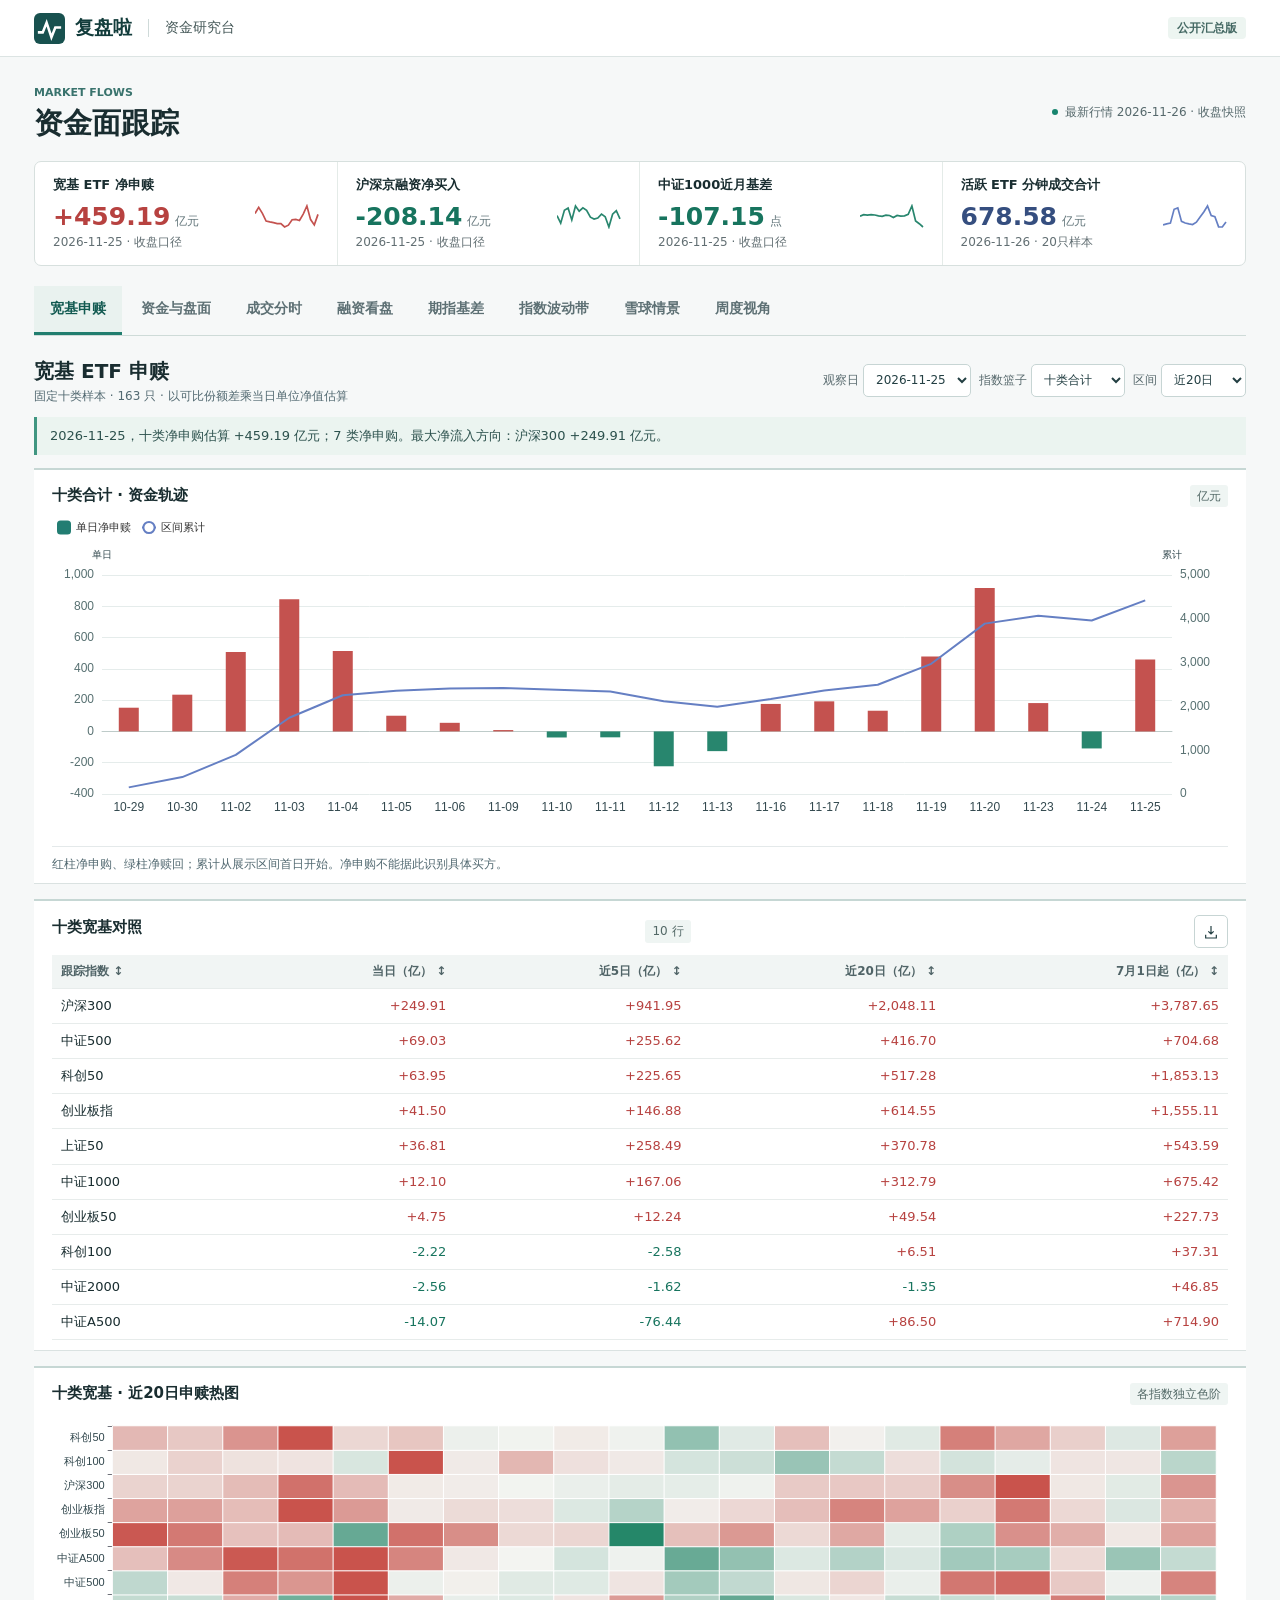
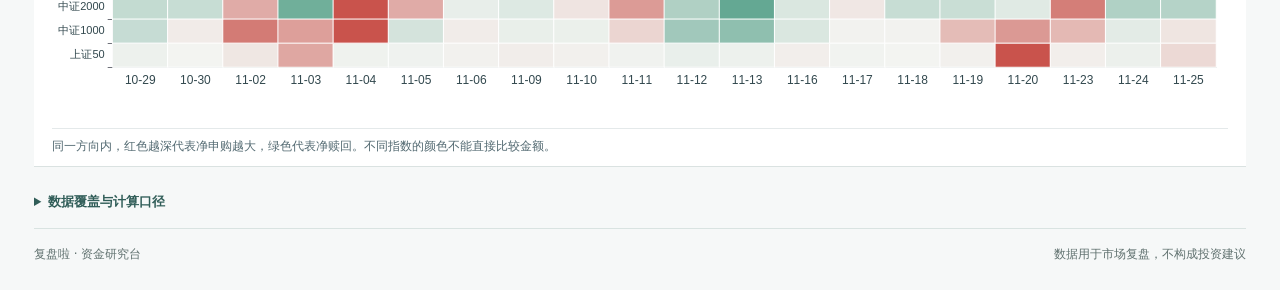
==== capital-flow/index.html @ 32b27c3b "Add aggregate capital flows dashboard and homepage entry" ====
<!doctype html>
<html lang="zh-CN"><head><meta charset="utf-8"><meta name="viewport" content="width=device-width,initial-scale=1"><meta name="theme-color" content="#123c3b"><title>资金面跟踪 · 复盘啦</title><link rel="stylesheet" href="styles.css?v=1dc90dea8a0a"><script defer src="vendor/echarts.min.js?v=bf4a223524e4"></script><script defer src="data.js?v=f39780a149a9"></script><script defer src="app.js?v=f5a5ddcb223b"></script></head>
<body><header><div class="mast"><a id="home" href="../"><svg aria-hidden="true" viewBox="0 0 32 32"><path fill="none" stroke="#fff" stroke-width="2.6" d="M4 20h5l4-10 5 15 4-10h6"/></svg>复盘啦</a><i></i><span>资金研究台</span><b id="mode"></b></div></header><main>
<div class="title"><div><small>MARKET FLOWS</small><h1>资金面跟踪</h1></div><div class="stamp"><b></b><span id="stamp"></span></div></div>
<div id="kpis" class="kpis"></div><nav aria-label="资金面栏目" id="tabs"></nav>
<section id="body" aria-live="polite"></section>
<details id="coverage"><summary>数据覆盖与计算口径</summary><div id="coverage-text"></div></details>
<footer>复盘啦 · 资金研究台 <span>数据用于市场复盘，不构成投资建议</span></footer></main>
<noscript>此页面需要启用 JavaScript 才能显示资金图表。</noscript></body></html>
---- capital-flow/styles.css ----
*{box-sizing:border-box}html{color-scheme:light}body{margin:0;color:#192d30;background:#f6f8f8;font:14px/1.55 system-ui,"Microsoft YaHei",sans-serif;font-variant-numeric:tabular-nums;letter-spacing:0}header{background:white;border-bottom:1px solid #dce4e3}.mast,main{max-width:1464px;margin:auto;padding:0 34px}.mast{display:flex;align-items:center;gap:16px;height:56px;color:#455858}.mast a{display:flex;gap:10px;align-items:center;text-decoration:none;color:#123c3b;font-size:19px;font-weight:800}.mast svg{width:31px;height:31px;background:#18514f;border-radius:6px}.mast i{height:18px;border-left:1px solid #cfdad9}.mast b{margin-left:auto;font-size:12px;color:#456964;background:#edf5f1;padding:2px 9px;border-radius:4px}.title{display:flex;align-items:center;justify-content:space-between;padding:24px 0 18px;gap:10px}.title small{color:#39736d;font-size:11px;font-weight:750}.title h1{font-size:29px;line-height:1.2;margin:3px 0}.stamp{font-size:12px;color:#56696c;display:flex;align-items:center;gap:7px}.stamp b{width:6px;height:6px;border-radius:50%;background:#17846e}.kpis{display:grid;grid-template-columns:repeat(4,minmax(0,1fr));border:1px solid #d7e0de;background:#fff;border-radius:7px;overflow:hidden}.kpi{padding:13px 18px;border-right:1px solid #e4ebe8;min-width:0}.kpi:last-child{border:0}.kpi strong{font-size:25px;font-weight:720;line-height:1.35}.kpi em{font-size:12px;color:#62757a;font-style:normal;margin-left:5px}.kpi small{display:block;color:#626f73;font-size:12px}.kpi header{border:0;font-size:13px;font-weight:650;margin-bottom:4px}.kpi .value{display:flex;justify-content:space-between;align-items:center;gap:8px}.kpi svg{width:64px;height:25px}.up{color:#b74240}.down{color:#17745e}.neutral{color:#354e7f}nav{display:flex;overflow-x:auto;gap:3px;margin:20px 0 0;border-bottom:1px solid #cedbd8;scrollbar-width:thin}button,select,input{font:inherit}button,select{cursor:pointer}nav button{border:0;background:transparent;color:#5d7074;white-space:nowrap;font-weight:650;padding:12px 16px;border-bottom:3px solid transparent}nav button[aria-current=page]{color:#125a51;border-color:#217e6f;background:#e9f2ef}button:focus-visible,select:focus-visible,input:focus-visible,a:focus-visible,summary:focus-visible{outline:3px solid #4782bb;outline-offset:-2px}.sectionhead,.plothead{display:flex;justify-content:space-between;gap:12px;align-items:center;flex-wrap:wrap}.sectionhead{padding:20px 0 12px}h2,h3,p{margin:0}h2{font-size:20px}h3{font-size:15px}.sub,.note{font-size:12px;color:#526971}.ctrl{display:flex;align-items:center;gap:8px;flex-wrap:wrap}.ctrl label{font-size:12px;color:#56686c;display:flex;align-items:center;gap:4px}.ctrl select,.icon,.ctrl input{background:#fff;color:#233f43;border:1px solid #c7d5d4;border-radius:5px;padding:5px 8px;max-width:100%;height:33px}.icon{width:34px;display:grid;place-items:center}.icon svg{width:16px;height:16px}.plot,.listing{background:#fff;border-top:2px solid #c6d7d4;border-bottom:1px solid #dae2e1;padding:14px 18px 10px;margin-bottom:15px;min-width:0}.plothead{margin-bottom:7px}.plot small,.listing small{color:#61757a}.chart{height:325px;width:100%;min-width:0}.note{margin-top:6px;padding-top:8px;border-top:1px solid #e4e9ea}.pair{display:grid;grid-template-columns:minmax(0,1.45fr) minmax(300px,1fr);gap:16px}.pair .chart{height:295px}.scroll{overflow:auto;max-height:440px}.listing h3{margin-bottom:9px}.listing table{width:100%;border-collapse:collapse;white-space:nowrap;font-size:13px}th{position:sticky;top:0;background:#f1f5f4;color:#506467;font-size:12px;font-weight:650;z-index:1}td,th{padding:7px 9px;text-align:right;border-bottom:1px solid #e7eceb}td:first-child,th:first-child{text-align:left}tr:hover td{background:#f7faf9}th button{border:0;padding:0;background:none;color:inherit;font-weight:inherit}details{padding:9px 0 4px;color:#52676b;font-size:12px}summary{cursor:pointer;font-weight:600}.signal{background:#ebf4f0;border-left:3px solid #409681;padding:9px 13px;color:#2c514d;font-size:13px;margin:0 0 13px}.note strong{color:#345b57}footer{display:flex;gap:14px;justify-content:space-between;flex-wrap:wrap;padding:16px 0 26px;border-top:1px solid #d9e3e1;color:#60716f;font-size:12px}.pill{font-size:12px;color:#536967;background:#eff5f3;padding:2px 7px;border-radius:3px}.footlink{color:#186c63}.held{font-size:12px;color:#996727}.chart-fallback{padding:30px;color:#637479}.swatch{display:inline-block;width:9px;height:9px;margin-right:5px;background:#297e73}.empty{padding:12px;color:#64787b}
@media(max-width:950px){.mast,main{padding:0 16px}.kpi svg{display:none}.pair{grid-template-columns:1fr}.kpi{padding:11px 12px}nav button{padding:10px 12px}}
@media(max-width:600px){.mast,main{padding:0 10px}.mast{height:46px;gap:9px}.title{padding:18px 1px 12px;align-items:flex-end}.title h1{font-size:24px}.stamp{font-size:11px;text-align:right;max-width:46%}.kpis{grid-template-columns:1fr 1fr}.kpi{padding:9px 10px;border-bottom:1px solid #e4ebe8}.kpi:nth-child(2){border-right:0}.kpi:nth-child(3){border-bottom:0}.kpi strong{font-size:21px}nav{margin-top:12px}nav button{font-size:13px}.sectionhead{padding:15px 1px 10px;gap:6px}h2{font-size:18px}.chart,.pair .chart{height:285px}.plot,.listing{padding:10px 8px}.plothead{align-items:flex-start}.sub,.note{line-height:1.5}.kpi small{font-size:11px}.ctrl{gap:5px}.ctrl select{font-size:12px;padding:4px}.kpi header{font-size:12px}footer span{display:block}.pair{gap:0}}

#coverage{padding:10px 0 16px}#coverage summary{font-size:13px;color:#305d58}#coverage-text{margin:8px 0}#coverage-text>div{display:grid;grid-template-columns:10em 18em 1fr;border-top:1px solid #e0e7e5;padding:7px 6px;gap:4px 10px}
@media(max-width:650px){#coverage-text>div{grid-template-columns:1fr auto}#coverage-text>div span:last-child{grid-column:1/-1}}
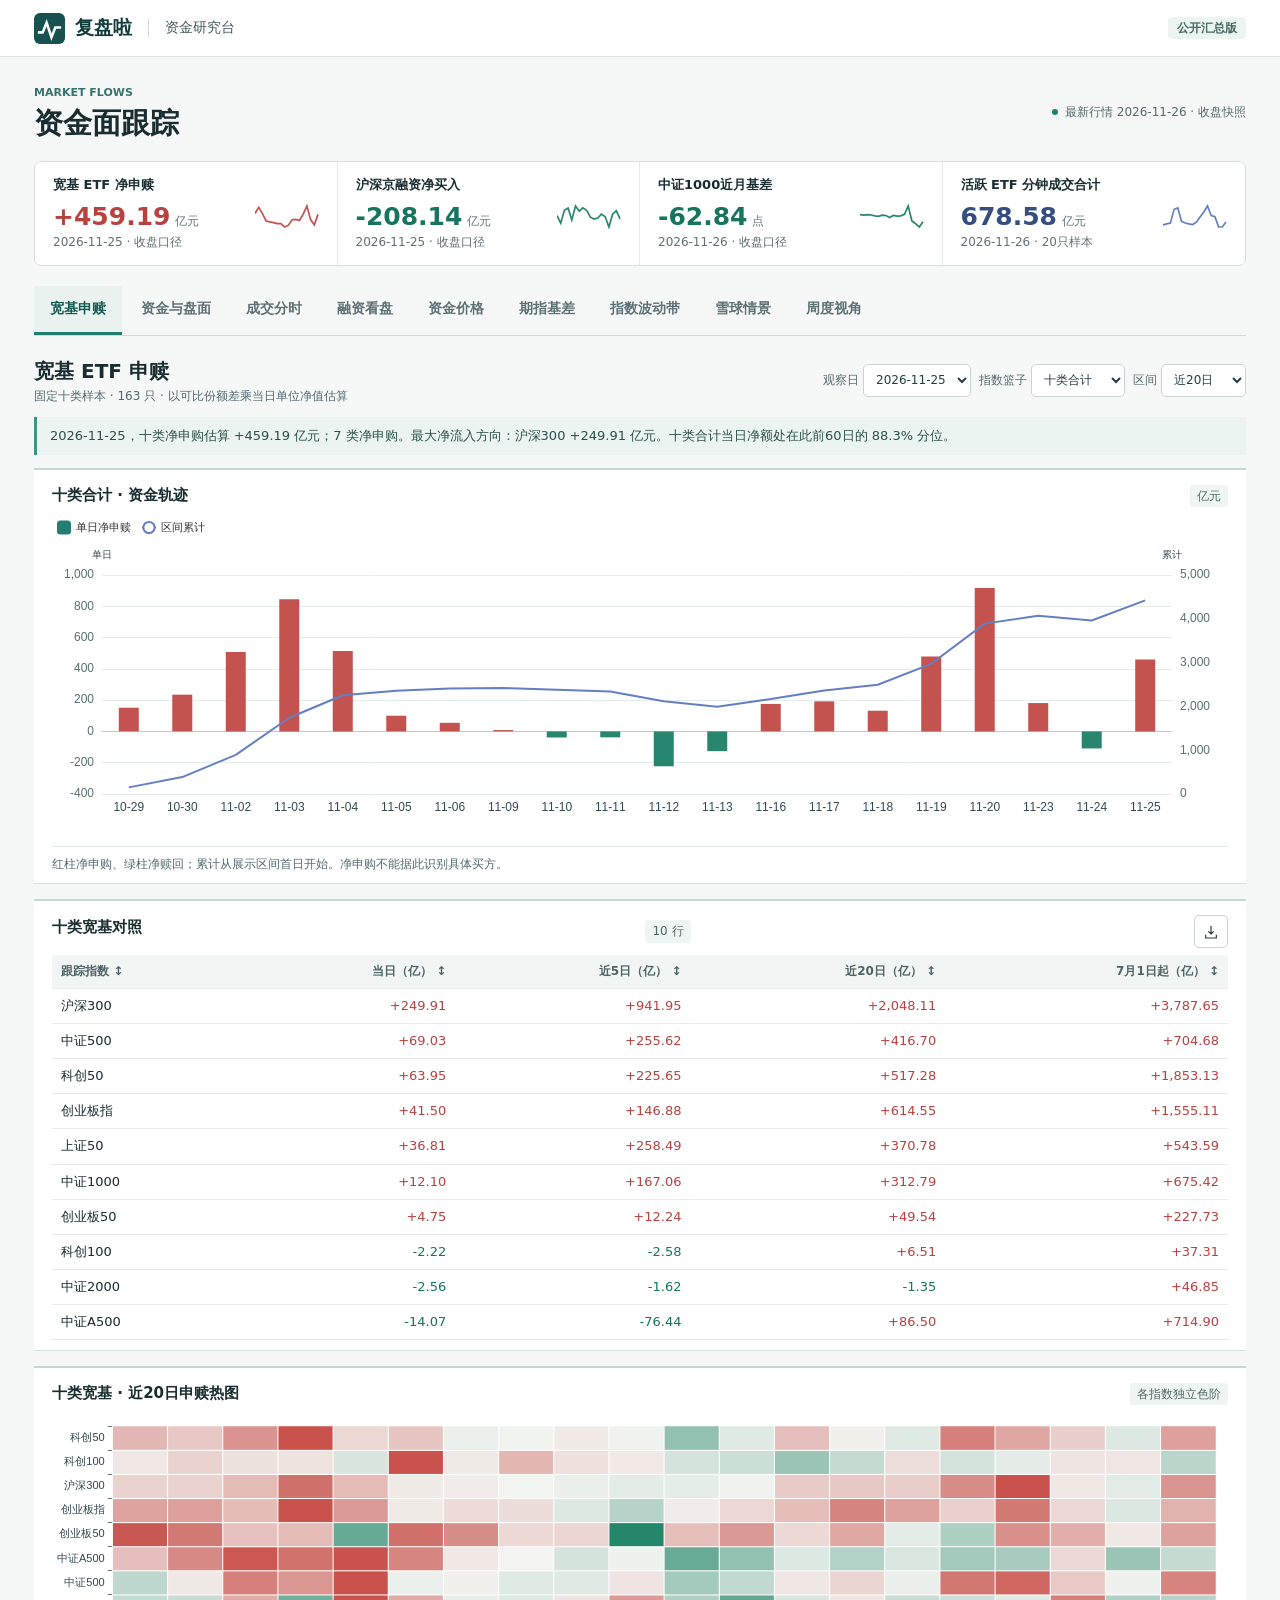
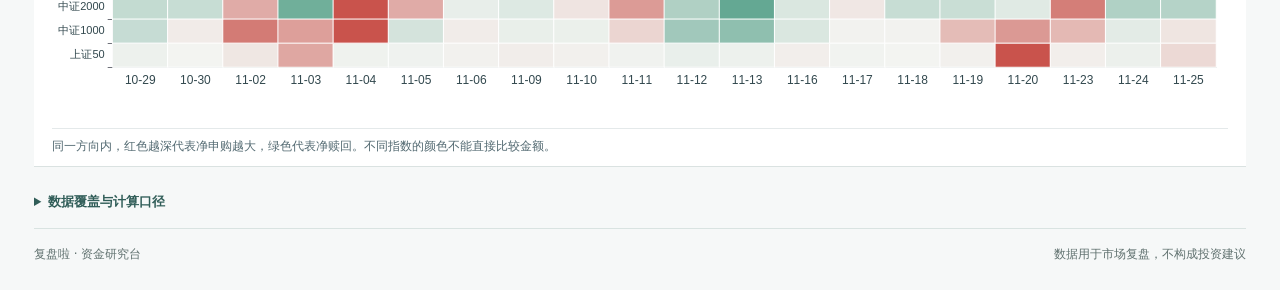
==== commit 17ec924d: "Add dated money market signals, basket replays and verified close" ====
--- a/capital-flow/index.html
+++ b/capital-flow/index.html
@@ -1,5 +1,5 @@
 <!doctype html>
-<html lang="zh-CN"><head><meta charset="utf-8"><meta name="viewport" content="width=device-width,initial-scale=1"><meta name="theme-color" content="#123c3b"><title>资金面跟踪 · 复盘啦</title><link rel="stylesheet" href="styles.css?v=1dc90dea8a0a"><script defer src="vendor/echarts.min.js?v=bf4a223524e4"></script><script defer src="data.js?v=f39780a149a9"></script><script defer src="app.js?v=f5a5ddcb223b"></script></head>
+<html lang="zh-CN"><head><meta charset="utf-8"><meta name="viewport" content="width=device-width,initial-scale=1"><meta name="theme-color" content="#123c3b"><title>资金面跟踪 · 复盘啦</title><link rel="stylesheet" href="styles.css?v=1dc90dea8a0a"><script defer src="vendor/echarts.min.js?v=bf4a223524e4"></script><script defer src="data.js?v=e6501c0f7d40"></script><script defer src="app.js?v=36f46715bc9c"></script></head>
 <body><header><div class="mast"><a id="home" href="../"><svg aria-hidden="true" viewBox="0 0 32 32"><path fill="none" stroke="#fff" stroke-width="2.6" d="M4 20h5l4-10 5 15 4-10h6"/></svg>复盘啦</a><i></i><span>资金研究台</span><b id="mode"></b></div></header><main>
 <div class="title"><div><small>MARKET FLOWS</small><h1>资金面跟踪</h1></div><div class="stamp"><b></b><span id="stamp"></span></div></div>
 <div id="kpis" class="kpis"></div><nav aria-label="资金面栏目" id="tabs"></nav>
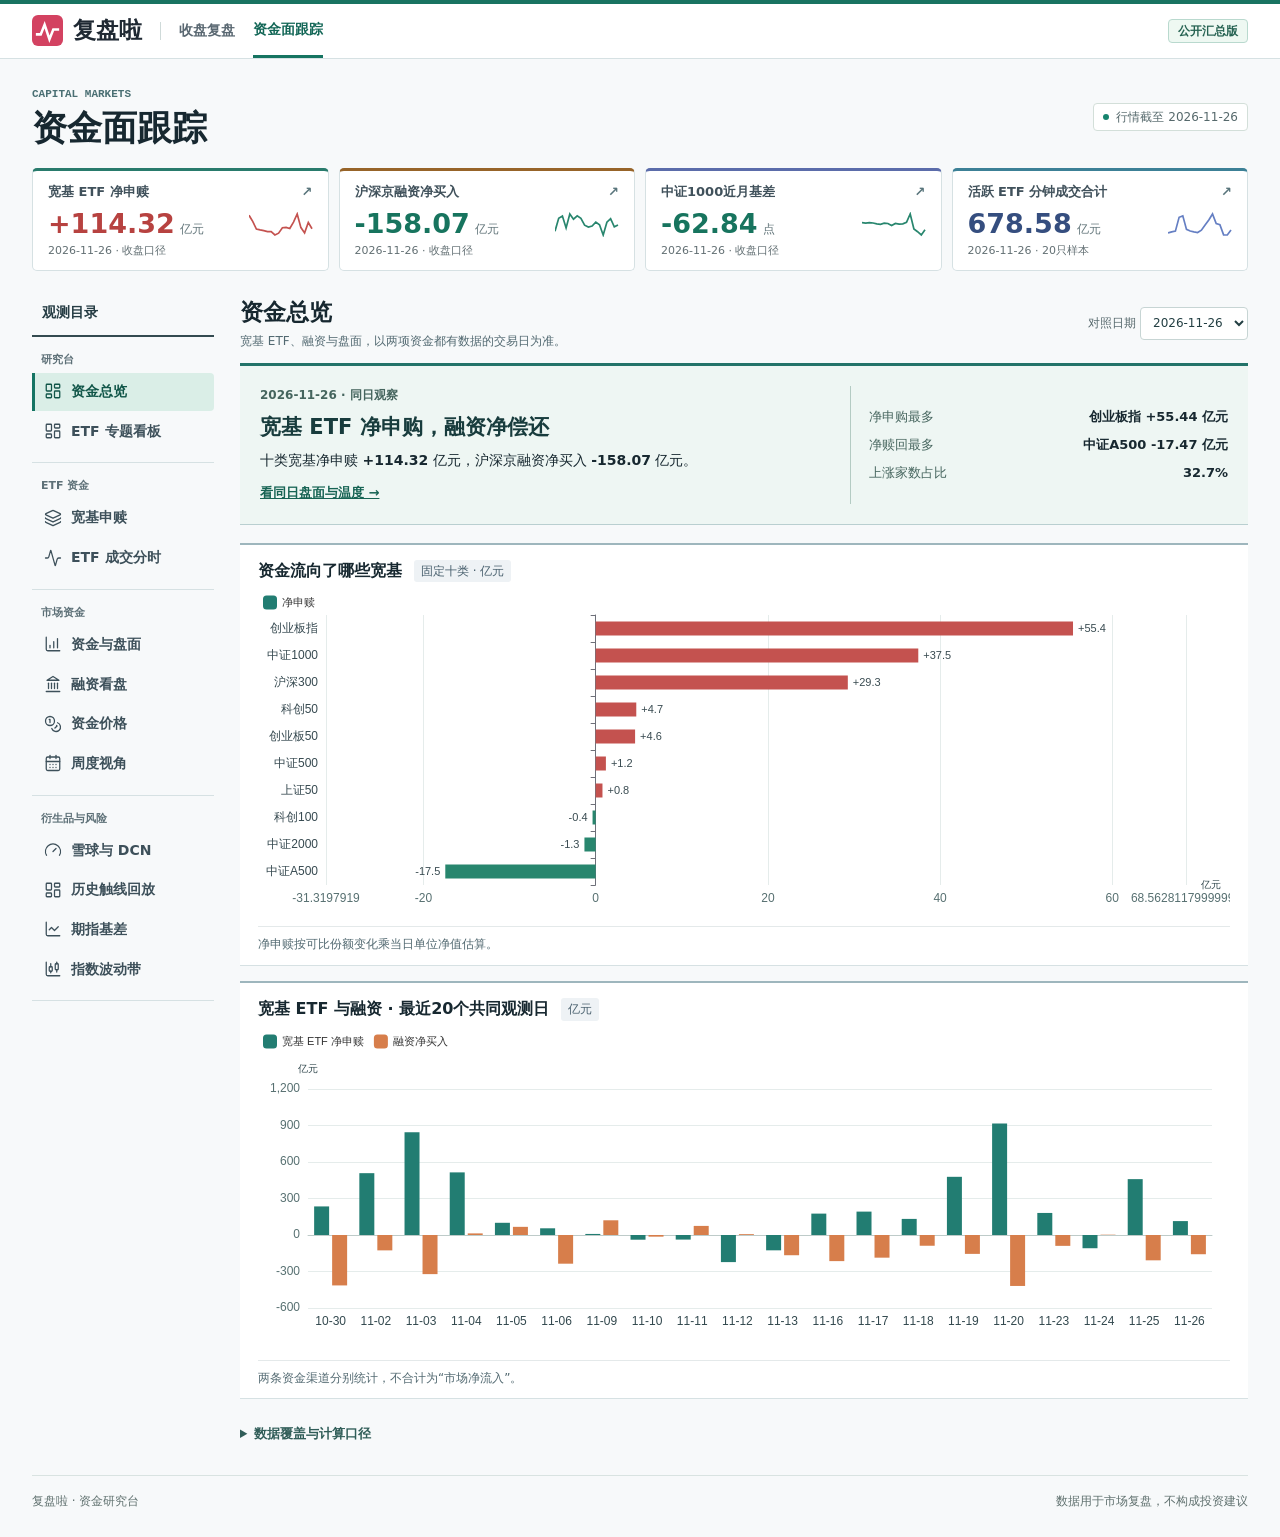
==== commit 24d37e6c: "Promote capital desk and publish audited ETF and DCN dashboards" ====
--- a/capital-flow/index.html
+++ b/capital-flow/index.html
@@ -1,9 +1,81 @@
 <!doctype html>
-<html lang="zh-CN"><head><meta charset="utf-8"><meta name="viewport" content="width=device-width,initial-scale=1"><meta name="theme-color" content="#123c3b"><title>资金面跟踪 · 复盘啦</title><link rel="stylesheet" href="styles.css?v=1dc90dea8a0a"><script defer src="vendor/echarts.min.js?v=bf4a223524e4"></script><script defer src="data.js?v=e6501c0f7d40"></script><script defer src="app.js?v=36f46715bc9c"></script></head>
-<body><header><div class="mast"><a id="home" href="../"><svg aria-hidden="true" viewBox="0 0 32 32"><path fill="none" stroke="#fff" stroke-width="2.6" d="M4 20h5l4-10 5 15 4-10h6"/></svg>复盘啦</a><i></i><span>资金研究台</span><b id="mode"></b></div></header><main>
-<div class="title"><div><small>MARKET FLOWS</small><h1>资金面跟踪</h1></div><div class="stamp"><b></b><span id="stamp"></span></div></div>
-<div id="kpis" class="kpis"></div><nav aria-label="资金面栏目" id="tabs"></nav>
-<section id="body" aria-live="polite"></section>
+<html lang="zh-CN"><head><meta charset="utf-8"><meta name="viewport" content="width=device-width,initial-scale=1"><meta name="theme-color" content="#123c3b"><title>资金面跟踪 · 复盘啦</title><link rel="stylesheet" href="styles.css?v=8a9ff4b8f475"><script defer src="vendor/echarts.min.js?v=bf4a223524e4"></script><script defer src="data.js?v=d88f23b52dea"></script><script defer src="etf-board-data.js?v=0582ec2e00f8"></script><script defer src="etf-boards.js?v=883ec603b8ba"></script><script defer src="dcn.js?v=addda147ca7d"></script><script defer src="app.js?v=a64cc7094cdc"></script></head>
+<body><svg xmlns="http://www.w3.org/2000/svg" aria-hidden="true" style="position:absolute;width:0;height:0;overflow:hidden"><metadata>ISC License
+
+Copyright (c) for portions of Lucide are held by Cole Bemis 2013-2022 as part of Feather (MIT). All other copyright (c) for Lucide are held by Lucide Contributors 2022.
+
+Permission to use, copy, modify, and/or distribute this software for any
+purpose with or without fee is hereby granted, provided that the above
+copyright notice and this permission notice appear in all copies.
+
+THE SOFTWARE IS PROVIDED "AS IS" AND THE AUTHOR DISCLAIMS ALL WARRANTIES
+WITH REGARD TO THIS SOFTWARE INCLUDING ALL IMPLIED WARRANTIES OF
+MERCHANTABILITY AND FITNESS. IN NO EVENT SHALL THE AUTHOR BE LIABLE FOR
+ANY SPECIAL, DIRECT, INDIRECT, OR CONSEQUENTIAL DAMAGES OR ANY DAMAGES
+WHATSOEVER RESULTING FROM LOSS OF USE, DATA OR PROFITS, WHETHER IN AN
+ACTION OF CONTRACT, NEGLIGENCE OR OTHER TORTIOUS ACTION, ARISING OUT OF
+OR IN CONNECTION WITH THE USE OR PERFORMANCE OF THIS SOFTWARE.
+</metadata><symbol id="i-layers" viewBox="0 0 24 24"><path d="M12.83 2.18a2 2 0 0 0-1.66 0L2.6 6.08a1 1 0 0 0 0 1.83l8.58 3.91a2 2 0 0 0 1.66 0l8.58-3.9a1 1 0 0 0 0-1.83z" />
+  <path d="M2 12a1 1 0 0 0 .58.91l8.6 3.91a2 2 0 0 0 1.65 0l8.58-3.9A1 1 0 0 0 22 12" />
+  <path d="M2 17a1 1 0 0 0 .58.91l8.6 3.91a2 2 0 0 0 1.65 0l8.58-3.9A1 1 0 0 0 22 17" />
+</symbol><symbol id="i-chart-line" viewBox="0 0 24 24"><path d="M3 3v16a2 2 0 0 0 2 2h16" />
+  <path d="m19 9-5 5-4-4-3 3" />
+</symbol><symbol id="i-activity" viewBox="0 0 24 24"><path d="M22 12h-2.48a2 2 0 0 0-1.93 1.46l-2.35 8.36a.25.25 0 0 1-.48 0L9.24 2.18a.25.25 0 0 0-.48 0l-2.35 8.36A2 2 0 0 1 4.49 12H2" />
+</symbol><symbol id="i-landmark" viewBox="0 0 24 24"><line x1="3" x2="21" y1="22" y2="22" />
+  <line x1="6" x2="6" y1="18" y2="11" />
+  <line x1="10" x2="10" y1="18" y2="11" />
+  <line x1="14" x2="14" y1="18" y2="11" />
+  <line x1="18" x2="18" y1="18" y2="11" />
+  <polygon points="12 2 20 7 4 7" />
+</symbol><symbol id="i-coins" viewBox="0 0 24 24"><circle cx="8" cy="8" r="6" />
+  <path d="M18.09 10.37A6 6 0 1 1 10.34 18" />
+  <path d="M7 6h1v4" />
+  <path d="m16.71 13.88.7.71-2.82 2.82" />
+</symbol><symbol id="i-chart-no-axes-combined" viewBox="0 0 24 24"><path d="M12 16v5" />
+  <path d="M16 14v7" />
+  <path d="M20 10v11" />
+  <path d="m22 3-8.646 8.646a.5.5 0 0 1-.708 0L9.354 8.354a.5.5 0 0 0-.707 0L2 15" />
+  <path d="M4 18v3" />
+  <path d="M8 14v7" />
+</symbol><symbol id="i-chart-candlestick" viewBox="0 0 24 24"><path d="M9 5v4" />
+  <rect width="4" height="6" x="7" y="9" rx="1" />
+  <path d="M9 15v2" />
+  <path d="M17 3v2" />
+  <rect width="4" height="8" x="15" y="5" rx="1" />
+  <path d="M17 13v3" />
+  <path d="M3 3v16a2 2 0 0 0 2 2h16" />
+</symbol><symbol id="i-gauge" viewBox="0 0 24 24"><path d="m12 14 4-4" />
+  <path d="M3.34 19a10 10 0 1 1 17.32 0" />
+</symbol><symbol id="i-calendar-days" viewBox="0 0 24 24"><path d="M8 2v4" />
+  <path d="M16 2v4" />
+  <rect width="18" height="18" x="3" y="4" rx="2" />
+  <path d="M3 10h18" />
+  <path d="M8 14h.01" />
+  <path d="M12 14h.01" />
+  <path d="M16 14h.01" />
+  <path d="M8 18h.01" />
+  <path d="M12 18h.01" />
+  <path d="M16 18h.01" />
+</symbol><symbol id="i-layout-dashboard" viewBox="0 0 24 24"><rect width="7" height="9" x="3" y="3" rx="1" />
+  <rect width="7" height="5" x="14" y="3" rx="1" />
+  <rect width="7" height="9" x="14" y="12" rx="1" />
+  <rect width="7" height="5" x="3" y="16" rx="1" />
+</symbol><symbol id="i-grid-2x2" viewBox="0 0 24 24"><path d="M12 3v18" />
+  <path d="M3 12h18" />
+  <rect x="3" y="3" width="18" height="18" rx="2" />
+</symbol><symbol id="i-chart-column-increasing" viewBox="0 0 24 24"><path d="M13 17V9" />
+  <path d="M18 17V5" />
+  <path d="M3 3v16a2 2 0 0 0 2 2h16" />
+  <path d="M8 17v-3" />
+</symbol><symbol id="i-arrow-right" viewBox="0 0 24 24"><path d="M5 12h14" />
+  <path d="m12 5 7 7-7 7" />
+</symbol><symbol id="i-list-filter" viewBox="0 0 24 24"><path d="M3 6h18" />
+  <path d="M7 12h10" />
+  <path d="M10 18h4" />
+</symbol></svg><header class="brandbar"><div class="mast"><a id="home" href="../" aria-label="复盘啦收盘首页"><svg aria-hidden="true" viewBox="0 0 32 32"><path fill="none" stroke="#fff" stroke-width="2.6" d="M4 20h5l4-10 5 15 4-10h6"/></svg>复盘啦</a><i></i><a class="sibling" id="close-link" href="../">收盘复盘</a><strong class="current-desk">资金面跟踪</strong><b id="mode"></b></div></header>
+<main><div class="title"><div><small>CAPITAL MARKETS</small><h1>资金面跟踪</h1></div><div class="stamp"><b></b><span id="stamp"></span></div></div>
+<div id="kpis" class="kpis"></div><div class="workspace"><aside class="side"><div class="side-heading">观测目录</div><nav aria-label="资金面栏目" id="tabs"></nav></aside>
+<div class="research"><section id="body" aria-live="polite"></section>
 <details id="coverage"><summary>数据覆盖与计算口径</summary><div id="coverage-text"></div></details>
-<footer>复盘啦 · 资金研究台 <span>数据用于市场复盘，不构成投资建议</span></footer></main>
+</div></div><footer>复盘啦 · 资金研究台 <span>数据用于市场复盘，不构成投资建议</span></footer></main>
 <noscript>此页面需要启用 JavaScript 才能显示资金图表。</noscript></body></html>
--- a/capital-flow/styles.css
+++ b/capital-flow/styles.css
@@ -4,3 +4,42 @@
 
 #coverage{padding:10px 0 16px}#coverage summary{font-size:13px;color:#305d58}#coverage-text{margin:8px 0}#coverage-text>div{display:grid;grid-template-columns:10em 18em 1fr;border-top:1px solid #e0e7e5;padding:7px 6px;gap:4px 10px}
 @media(max-width:650px){#coverage-text>div{grid-template-columns:1fr auto}#coverage-text>div span:last-child{grid-column:1/-1}}
+
+:root{--ink:#172830;--soft:#577078;--rule:#d6e1e3;--leaf:#11675b;--royal:#405eaa}
+body{background:#f7f9fa;color:var(--ink)}
+.brandbar{background:#fff;border-top:4px solid #197361;border-bottom:1px solid var(--rule)}
+.mast,main{max-width:1580px;padding-inline:32px}
+.mast{height:54px;gap:18px}.mast #home{font-size:23px;color:#1f2933}.mast svg{background:#d34261}
+.mast .sibling,.mast .current-desk{display:flex;font-size:14px;align-items:center;align-self:stretch;color:#5a6872;font-weight:700}
+.mast .current-desk{color:#126656;border-bottom:3px solid #167461}.mast b{border:1px solid #b9d9ce;background:#eef8f2;color:#266252}
+.title{padding:23px 0 16px}.title h1{font-size:35px}.title small{color:#4a6f73;font:bold 11px/1.3 Consolas,monospace}
+.stamp{border:1px solid #d3dfd9;background:#fff;padding:4px 9px;border-radius:4px}
+.kpis{gap:10px;background:transparent;border:none;overflow:visible;border-radius:0}
+.kpi,.kpi:last-child{border:1px solid var(--rule);border-top:3px solid var(--accent);border-radius:5px;background:#fff;padding:11px 15px;--accent:#297b6c}
+.kpi:nth-child(2){--accent:#976429}.kpi:nth-child(3){--accent:#5b6caa}.kpi:nth-child(4){--accent:#3c8096}
+.kpi header{color:#40515b;font-size:13px}.kpi strong{font-size:27px}.kpi small{font-size:11px}
+.workspace{display:grid;grid-template-columns:182px minmax(0,1fr);gap:26px;margin:25px 0 15px;align-items:start}
+.side{position:sticky;top:12px;max-height:calc(100vh - 24px);overflow:auto}.side-heading{padding:6px 10px 11px;font-weight:800;color:#263d44;border-bottom:2px solid #344b50}
+#tabs{display:block;overflow:visible;border:0;margin:0}.nav-group{padding:14px 0 10px;border-bottom:1px solid var(--rule)}
+.nav-caption{margin:0 9px 5px;color:#5d7077;font-size:11px;font-weight:700}
+#tabs button{display:flex;align-items:center;width:100%;text-align:left;margin:2px 0;padding:8px 9px;color:#3d505a;border:0;border-left:3px solid transparent;font-size:14px;border-radius:0 4px 4px 0;gap:8px}
+#tabs button:hover{background:#eaf0f0}#tabs button[aria-current=page]{border-color:#147463;background:#daeee7;color:#115649}
+.nav-symbol{display:inline-flex;width:19px;height:19px;flex:none;color:inherit}.nav-symbol svg{width:18px;height:18px;fill:none;stroke:currentColor;stroke-width:1.7;stroke-linecap:round;stroke-linejoin:round}
+.research{min-width:0}.sectionhead{padding:0 0 13px}.sectionhead h2{font-size:23px;line-height:1.4}.sectionhead .sub{margin-top:3px}
+.signal{color:#294e54;background:#eaf2f1;border-color:#388778;border-radius:0 4px 4px 0}
+.plot,.listing{border-top:2px solid #9eb6bd;border-bottom:1px solid var(--rule);padding:14px 18px 11px}
+.plothead h3,.listing h3{font-size:16px;margin:0}.plothead{justify-content:flex-start;align-items:center;gap:8px 12px}.plothead .icon{margin-left:auto}.plothead .pill{background:#eef2f5;color:#49606e}
+.listing table{font-size:13px}.listing tbody tr:nth-child(2n) td{background:#f8fafb}
+.listing tbody tr:hover td{background:#eaf2f0}.ctrl select{border-radius:4px}
+@media(max-width:1100px){.workspace{grid-template-columns:159px minmax(0,1fr);gap:16px}.mast,main{padding-inline:18px}.kpi{padding-inline:10px}}
+@media(max-width:820px){.workspace{grid-template-columns:minmax(0,1fr);gap:14px;margin-top:15px}.side{position:static;max-height:none;overflow:visible}.side-heading{display:none}#tabs{display:flex;flex-wrap:wrap;gap:5px;background:transparent}.nav-group{display:contents}.nav-caption{display:none}#tabs button{width:auto;border:1px solid #cedcdd;border-radius:4px;background:#fff;padding:5px 8px;margin:0;font-size:13px}#tabs button[aria-current=page]{border-color:#277564;background:#146455;color:#fff}.nav-symbol{display:none}.kpis{gap:6px}.title h1{font-size:28px}}
+@media(max-width:600px){.mast,main{padding-inline:12px}.mast{height:45px;gap:9px}.mast #home{font-size:18px}.mast svg{width:26px;height:26px}.mast .sibling,.mast .current-desk{font-size:12px}.mast b{padding:1px 4px;font-size:10px}.mast i{display:none}.title{padding:13px 0 10px}.title h1{font-size:25px}.stamp{font-size:10px;padding:3px 5px}.kpi,.kpi:last-child{padding:7px 10px;border-bottom:1px solid var(--rule);border-right:1px solid var(--rule)}.kpi strong{font-size:21px}.kpi header{font-size:12px}.sectionhead h2{font-size:19px}.plot,.listing{padding:11px 8px}.nav-group button{white-space:normal}.ctrl label{max-width:100%}}
+.kpi{text-decoration:none;color:inherit;display:block}.kpi header span{float:right;color:#58747b}.kpi:hover,.kpi:focus-visible{outline:2px solid var(--accent);outline-offset:1px}
+.briefing{display:grid;grid-template-columns:3fr 2fr;gap:22px;border-top:3px solid #237369;border-bottom:1px solid #b9cfd0;background:#eef6f3;padding:20px;margin-bottom:18px}
+.brief-label{color:#45655e;font-size:12px;font-weight:700}.brief-main h3{font-size:21px;line-height:1.5;margin:7px 0;color:#183c3d}.brief-main p{margin:4px 0 10px;font-size:14px}.brief-main a{color:#176454;font-size:13px;font-weight:700}
+.brief-detail{display:grid;align-content:center;margin:0;border-left:1px solid #b4cbc3;padding-left:18px}.brief-detail div{display:flex;justify-content:space-between;gap:12px;padding:4px 0;font-size:13px}.brief-detail dd{margin:0;font-weight:650;text-align:right}.brief-detail dt{color:#47665f}
+@media(max-width:700px){.briefing{grid-template-columns:1fr;gap:10px;padding:13px}.brief-detail{border-left:0;border-top:1px solid #b4cbc3;padding:6px 0 0}.brief-main h3{font-size:18px}}
+.etfb{min-width:0}.etfb>nav{display:flex;gap:4px 6px;flex-wrap:wrap;border-bottom:2px solid #b8cccf;padding:0 0 11px;margin:0 0 15px}.etfb>nav button{border:1px solid #c9d8db;background:#fff;color:#33505b;padding:6px 9px;border-radius:4px;font-weight:650}.etfb>nav button[aria-pressed=true]{background:#254f68;border-color:#254f68;color:white}
+.etfb>section>small{color:#35645f;font-weight:700}.etfb h2{font-size:23px;margin:3px 0 10px}.etfb h3{font-size:16px;border-top:2px solid #b0c7c9;margin:15px 0 4px;padding:10px 0 2px}.etfb-controls{display:flex;flex-wrap:wrap;align-items:end;gap:6px 12px}.etfb-controls label{display:grid;gap:2px;color:#53686f;font-size:12px}.etfb-controls select{max-width:100%;font:inherit;font-size:13px;border:1px solid #b8cacc;background:#fff;padding:5px;border-radius:4px}.etfb-chart{height:325px;width:100%;min-width:0;background:#fff}
+.etfb-table{max-width:100%;overflow:auto;background:#fff}.etfb-table table{border-collapse:collapse;width:100%;font-size:13px;font-variant-numeric:tabular-nums}.etfb-table :is(th,td){padding:6px 9px;text-align:right;white-space:nowrap;border-bottom:1px solid #e1e8e8}.etfb-table :is(th,td):first-child{text-align:left}.etfb-table tr:nth-child(even){background:#f5f8f9}.etfb-note,.etfb details p{font-size:13px;color:#435b62}.etfb details{margin:10px 0;border-left:3px solid #b78e51;padding:5px 10px;background:#faf7ef}.etfb details summary{cursor:pointer}
+@media(max-width:700px){.etfb-chart{height:270px}.etfb h2{font-size:19px}.etfb>nav{gap:4px}.etfb>nav button{font-size:12px}}
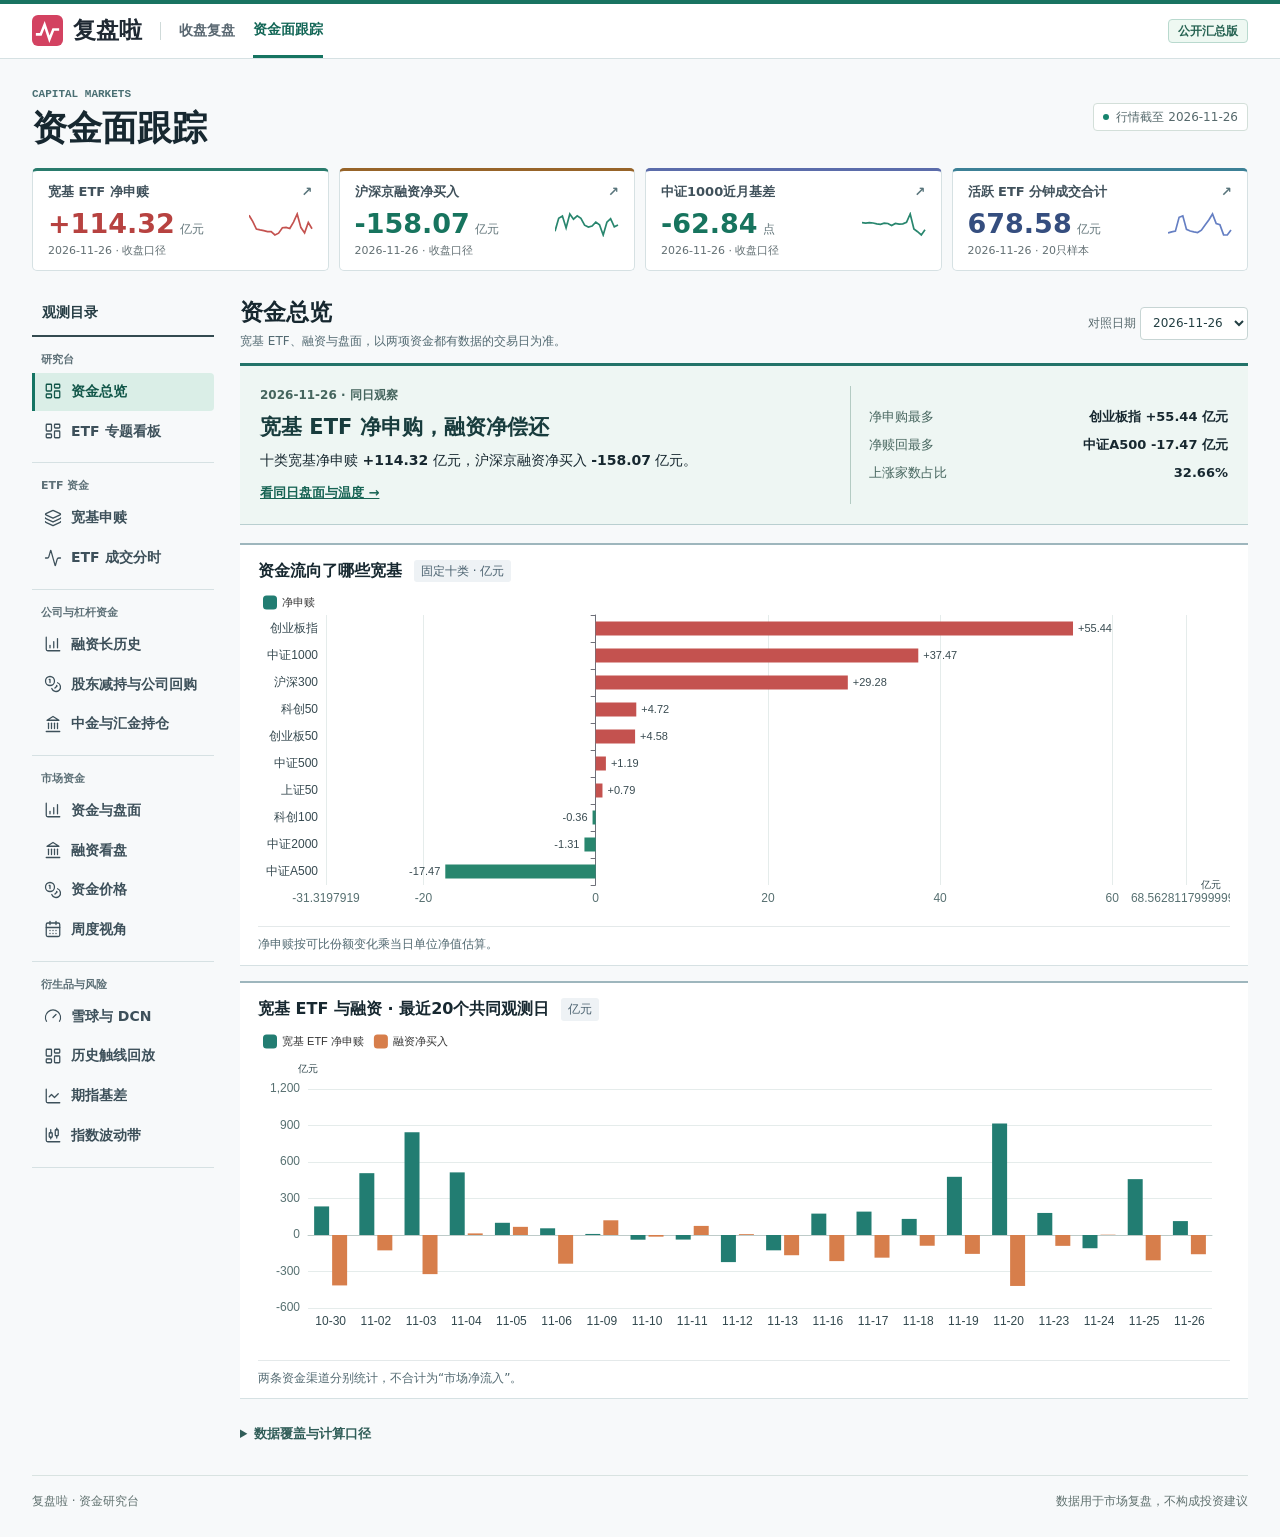
==== commit 2215603f: "Extend capital tracker with inception financing, company disclosures and contract carry" ====
--- a/capital-flow/index.html
+++ b/capital-flow/index.html
@@ -1,5 +1,5 @@
 <!doctype html>
-<html lang="zh-CN"><head><meta charset="utf-8"><meta name="viewport" content="width=device-width,initial-scale=1"><meta name="theme-color" content="#123c3b"><title>资金面跟踪 · 复盘啦</title><link rel="stylesheet" href="styles.css?v=8a9ff4b8f475"><script defer src="vendor/echarts.min.js?v=bf4a223524e4"></script><script defer src="data.js?v=d88f23b52dea"></script><script defer src="etf-board-data.js?v=0582ec2e00f8"></script><script defer src="etf-boards.js?v=883ec603b8ba"></script><script defer src="dcn.js?v=addda147ca7d"></script><script defer src="app.js?v=a64cc7094cdc"></script></head>
+<html lang="zh-CN"><head><meta charset="utf-8"><meta name="viewport" content="width=device-width,initial-scale=1"><meta name="theme-color" content="#123c3b"><title>资金面跟踪 · 复盘啦</title><link rel="stylesheet" href="styles.css?v=2e174b75d167"><script defer src="vendor/echarts.min.js?v=bf4a223524e4"></script><script defer src="data.js?v=d88f23b52dea"></script><script defer src="etf-board-data.js?v=6144df6ef3fa"></script><script defer src="etf-boards.js?v=55b0b457d161"></script><script defer src="dcn.js?v=a24fcd094260"></script><script defer src="app.js?v=f2f3e036975b"></script></head>
 <body><svg xmlns="http://www.w3.org/2000/svg" aria-hidden="true" style="position:absolute;width:0;height:0;overflow:hidden"><metadata>ISC License
 
 Copyright (c) for portions of Lucide are held by Cole Bemis 2013-2022 as part of Feather (MIT). All other copyright (c) for Lucide are held by Lucide Contributors 2022.
--- a/capital-flow/styles.css
+++ b/capital-flow/styles.css
@@ -43,3 +43,4 @@
 .etfb>section>small{color:#35645f;font-weight:700}.etfb h2{font-size:23px;margin:3px 0 10px}.etfb h3{font-size:16px;border-top:2px solid #b0c7c9;margin:15px 0 4px;padding:10px 0 2px}.etfb-controls{display:flex;flex-wrap:wrap;align-items:end;gap:6px 12px}.etfb-controls label{display:grid;gap:2px;color:#53686f;font-size:12px}.etfb-controls select{max-width:100%;font:inherit;font-size:13px;border:1px solid #b8cacc;background:#fff;padding:5px;border-radius:4px}.etfb-chart{height:325px;width:100%;min-width:0;background:#fff}
 .etfb-table{max-width:100%;overflow:auto;background:#fff}.etfb-table table{border-collapse:collapse;width:100%;font-size:13px;font-variant-numeric:tabular-nums}.etfb-table :is(th,td){padding:6px 9px;text-align:right;white-space:nowrap;border-bottom:1px solid #e1e8e8}.etfb-table :is(th,td):first-child{text-align:left}.etfb-table tr:nth-child(even){background:#f5f8f9}.etfb-note,.etfb details p{font-size:13px;color:#435b62}.etfb details{margin:10px 0;border-left:3px solid #b78e51;padding:5px 10px;background:#faf7ef}.etfb details summary{cursor:pointer}
 @media(max-width:700px){.etfb-chart{height:270px}.etfb h2{font-size:19px}.etfb>nav{gap:4px}.etfb>nav button{font-size:12px}}
+.fund-readouts{display:grid;grid-template-columns:repeat(auto-fit,minmax(min(100%,165px),1fr));margin:16px 0;border-block:1px solid #cddbd7;background:#f3f8f6}.fund-readouts>div{padding:13px 16px;border-inline-start:3px solid #428779}.fund-readouts>div:nth-child(2){border-color:#6887b5}.fund-readouts>div:nth-child(3){border-color:#bb7845}.fund-readouts dt,.fund-readouts small{color:#425b60;font-size:12px}.fund-readouts dd{font-weight:700;font-size:21px;font-variant-numeric:tabular-nums;margin:3px 0}.fund-search{display:flex;flex-wrap:wrap;align-items:center;gap:8px;margin:15px 0 5px}.fund-search input,.fund-search button{border:1px solid #adbfba;border-radius:4px;padding:6px 9px;background:white;color:#234541}.fund-search input{width:min(230px,100%)}.fund-search span{font-size:12px}.fund-search button:disabled{opacity:.45}.dcn-guide{display:grid;grid-template-columns:repeat(auto-fit,minmax(min(100%,190px),1fr));gap:12px;margin:16px 0}.dcn-guide>div{padding:10px 12px;border-top:3px solid #667da6;background:#f3f6fa}.dcn-guide>.ki{border-color:#ad4e49;background:#f9f1ee}.dcn-guide>.ko{border-color:#22816a;background:#eef7f3}.dcn-guide p{font-size:14px}.dcn-pane .dcn-result{padding:12px;background:#edf4f6;color:#1a424f}
